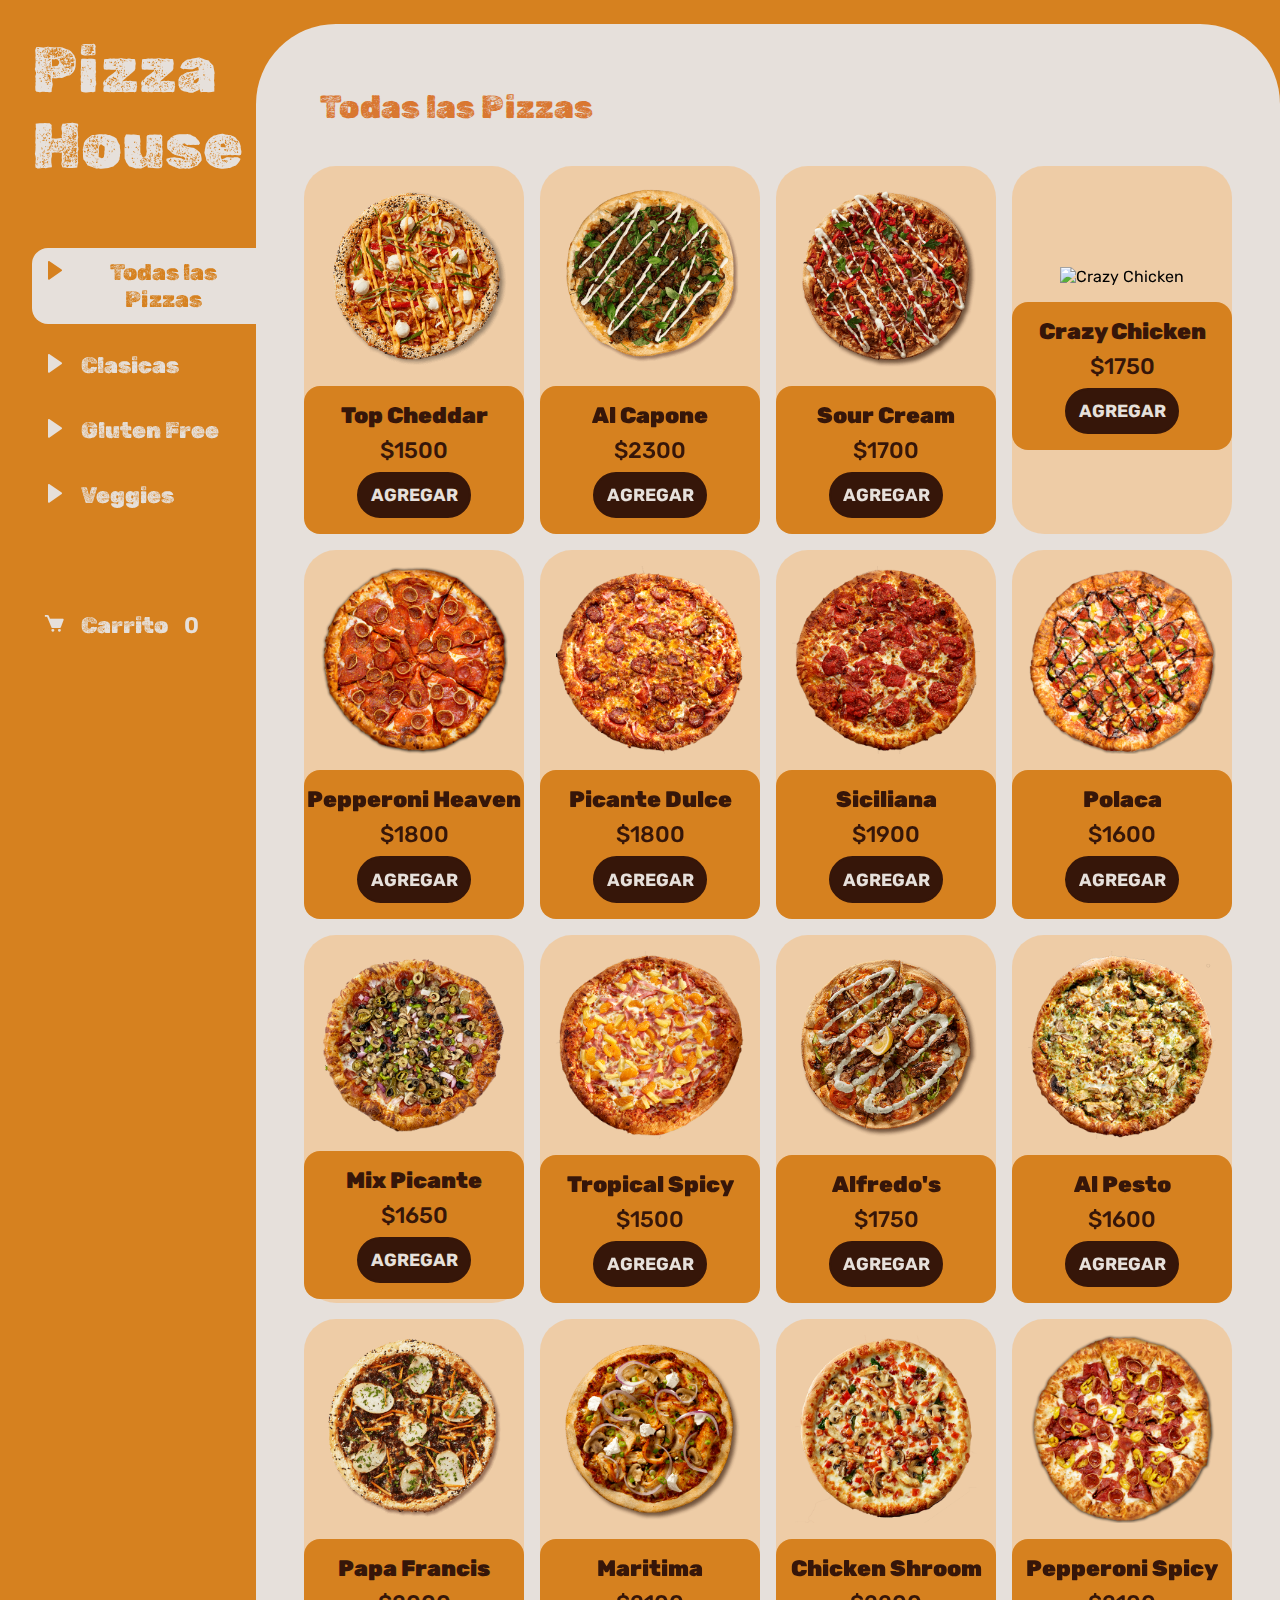
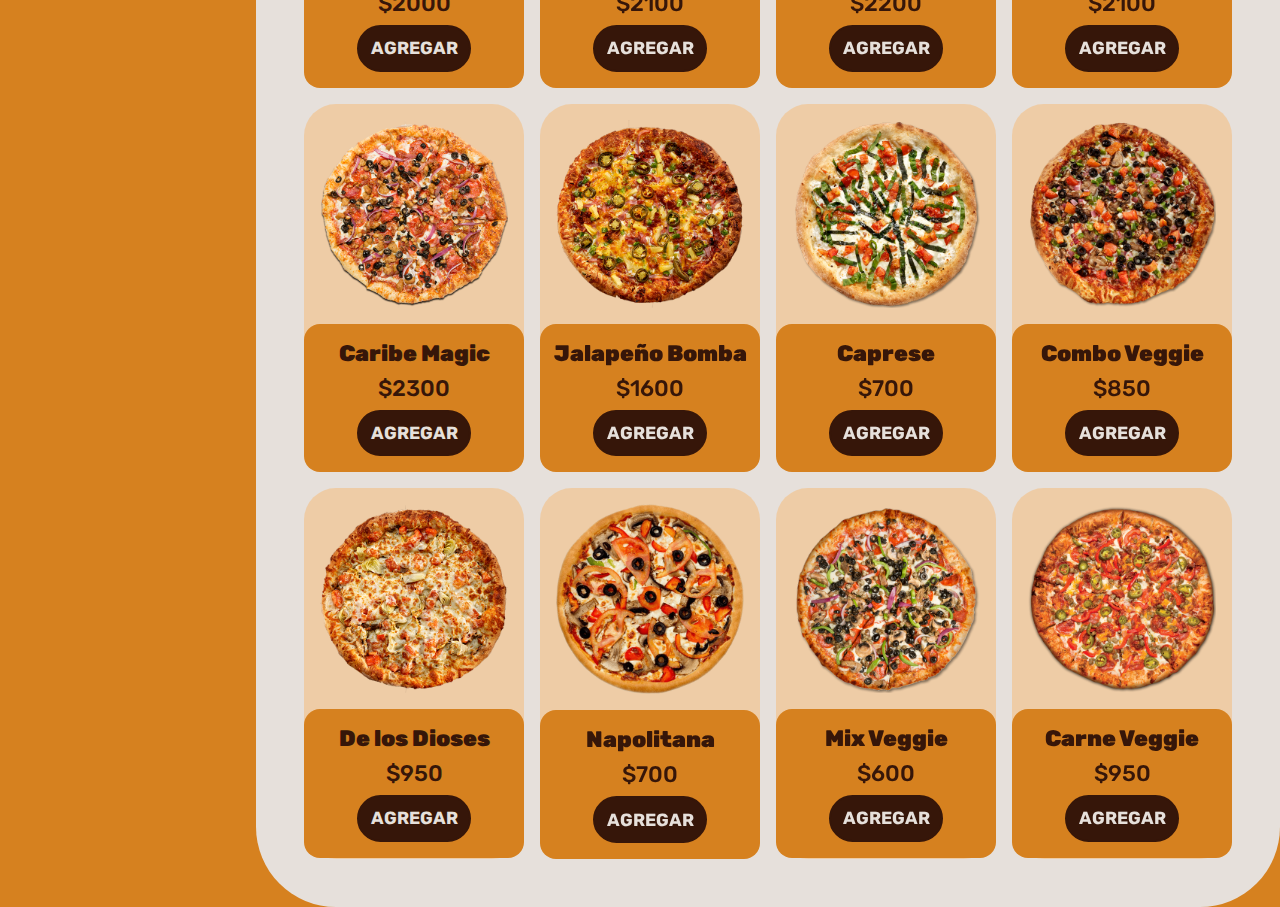
==== index.html @ bb4bde99 "Fetch y Librerias" ====
<!DOCTYPE html>
<html lang="en">
  <head>
    <meta charset="UTF-8" />
    <meta name="viewport" content="width=device-width, initial-scale=1.0" />
    <link rel="stylesheet" href="main.css" />
    <link
      href="https://unpkg.com/boxicons@2.1.4/css/boxicons.min.css"
      rel="stylesheet"
    />
    <link rel="stylesheet" type="text/css" href="https://cdn.jsdelivr.net/npm/toastify-js/src/toastify.min.css">
    <title>3ra Pre Entrega - Francisco Flores</title>
  </head>
  <body>
    <div class="contenedor">
      <aside>
        <header>
          <h1 class="logo">Pizza House</h1>
        </header>
        <nav>
          <ul class="navbar">
            <li>
              <button
                id="pizzas-todas"
                class="boton-navbar boton-selector active"
              >
                <i class="bx bxs-right-arrow"></i>Todas las Pizzas
              </button>
            </li>
            <li>
              <button id="Clasicas" class="boton-navbar boton-selector">
                <i class="bx bxs-right-arrow"></i>Clasicas
              </button>
            </li>
            <li>
              <button id="Gluten Free" class="boton-navbar boton-selector">
                <i class="bx bxs-right-arrow"></i>Gluten Free
              </button>
            </li>
            <li>
              <button id="Veggies" class="boton-navbar boton-selector">
                <i class="bx bxs-right-arrow"></i>Veggies
              </button>
            </li>
            <li>
              <a class="boton-navbar boton-carrito" href="./carrito.html"
                ><i class="bx bxs-cart"></i>Carrito
                <span id="cantidad" class="cantidad">0</span></a
              >
            </li>
          </ul>
        </nav>
      </aside>

      <main>
        <div class="titulo-principal">
          <h2 id="titulo">Todas las Pizzas</h2>
        </div>
        <div id="contenedor-pizzas" class="contenedor-pizzas">
        <!-- Se completa con JS -->
        </div>
      </main>
    </div>

    <script type="text/javascript" src="https://cdn.jsdelivr.net/npm/toastify-js"></script>
    <script src="./js/main.js"></script>
  </body>
</html>
---- main.css ----
@import url("https://fonts.googleapis.com/css2?family=Rubik:wght@300;400;500;600;700;800;900&display=swap");
@import url("https://fonts.googleapis.com/css2?family=Rubik+Dirt&family=Rubik:wght@300;400;500;600;700;800;900&display=swap");

:root {
  --clr-main: #d6811f;
  --clr-darkOrange: #361609;
  --clr-redOrange: #d97730;
  --clr-lightOrange: #f3c0859c;
  --clr-white: hsl(27, 17%, 88%);
  --fnt-rubikDirt: "Rubik Dirt", cursive;
  --fnt-rubik: "Rubik";
}

* {
  margin: 0;
  padding: 0;
  box-sizing: border-box;
  font-family: "Rubik", sans-serif;
  scroll-behavior: smooth;
  scroll-padding-top: 2rem;
}

h1,
h2,
h3,
h4,
h5,
h6,
p,
a,
input,
textarea {
  margin: 0;
}

ul {
  list-style: none;
}

a {
  text-decoration: none;
}

.contenedor {
  display: grid;
  grid-template-columns: 1fr 4fr;
  background-color: var(--clr-main);
}

aside {
  position: sticky;
  height: 100vh;
  top: 0;
  padding: 2rem;
  padding-right: 0;
  color: var(--clr-white);
  display: flex;
  flex-direction: column;
}

.logo {
  font-weight: 500;
  font-size: 4rem;
  font-family: var(--fnt-rubikDirt);
  color: var(--clr-white);
  margin-bottom: 4rem;
}

.navbar {
  display: flex;
  flex-direction: column;
  gap: 1rem;
}

.boton-navbar {
  background-color: transparent;
  border: 0;
  font-weight: 300;
  width: 100%;
  color: var(--clr-white);
  font-size: 1.4rem;
  cursor: pointer;
  display: flex;
  padding: 0.7rem;
  gap: 1rem;
  font-family: var(--fnt-rubikDirt);
}

.boton-navbar.active {
  background-color: var(--clr-white);
  color: var(--clr-main);
  border-top-left-radius: 1rem;
  border-bottom-left-radius: 1rem;
}

.boton-carrito {
  margin-top: 4rem;
}

.cantidad {
  font-weight: 600;
  font-family: var(--fnt-rubik);
}

main {
  background-color: var(--clr-white);
  border-radius: 5rem;
  margin-top: 1.5rem;
  padding: 3rem;
  margin-left: 0;
}

.titulo-principal {
  width: 50%;
  height: contain;
  display: flex;
  margin-bottom: 1.5rem;
}

.titulo-principal h2 {
  color: var(--clr-redOrange);
  font-family: var(--fnt-rubikDirt);
  font-size: 2rem;
  padding: 1rem;
  font-weight: 300;
  border-radius: 2rem;
}

.contenedor-pizzas {
  display: grid;
  grid-template-columns: repeat(4, 1fr);
  gap: 1rem;
}

.pizza {
  display: flex;
  flex-direction: column;
  background-color: var(--clr-lightOrange);
  border-radius: 2rem;
  justify-content: center;
  align-items: center;
  position: relative;
}

.pizza-info {
  display: flex;
  flex-direction: column;
  align-items: center;
  background-color: var(--clr-main);
  padding-block: 1rem;
  border-radius: 1rem;
  width: 100%;
  gap: 0.5rem;
  font-size: 1.1rem;
}

.pizza-info h3,
p {
  font-family: var(--fnt-rubik);
  font-weight: 900;
  font-size: 1.4rem;
  color: var(--clr-darkOrange);
}

.pizza-info p {
  font-weight: 500;
}

.boton-agregar {
  border: 0;
  background-color: var(--clr-darkOrange);
  color: var(--clr-white);
  padding: 0.7rem;
  border-radius: 1.5rem;
  text-transform: uppercase;
  font-weight: 700;
  font-size: 1.1rem;
  cursor: pointer;
  border: 2px solid var(--clr-darkOrange);
}

.pizza-info button:hover {
  background-color: var(--clr-main);
  color: var(--clr-darkOrange);
  transition: 0.15s;
}

.pizza-imagen {
  max-width: 100%;
  padding: 1rem;
}


.pizza-imagen:hover {
  padding: 5px;
  transition: 0.2s;
}


/**** CARRITO *****/

.carrito-vacio,
.carrito-pagado {
  color: var(--clr-main);
  font-family: var(--fnt-rubikDirt);
  margin-top: 4rem;
  font-weight: 200;
  font-size: 1.5rem;
  padding-left: 1rem;
}

.contenedor-carrito {
  display: flex;
  flex-direction: column;
  text-align: center;
  text-transform: uppercase;
  gap: 1rem;
  margin-bottom: 2rem;
}

.carrito-pizza {
  display: grid;
  grid-template-columns: repeat(6, 1fr);
  border-radius: 0.6rem;
  background-color: var(--clr-lightOrange);
  margin-bottom: 1rem;
  align-items: center;
  padding-left: 2rem;
}

.carrito-pizza img {
  width: 8rem;
}

.info-carrito {
  display: flex;
  flex-direction: column;
  font-family: var(--fnt-rubik);
  color: var(--clr-darkOrange);
  align-items: center;
  justify-content: center;
  font-size: 1.2rem;
  font-weight: 300;
}

.info-carrito h4 {
  font-size: 1.1rem;
  text-align: center;
}

.info-carrito h3 {
  font-size: 1.2rem;
  padding-bottom: 0.7rem;
  text-align: center;
}

.carrito-eliminar {
  color: var(--clr-darkOrange);
  display: flex;
  justify-content: center;
  align-items: center;
}

.boton-eliminar {
  border-radius: 1rem;
  font-family: var(--fnt-rubik);
  font-size: 1.4rem;
  font-weight: 300;
  cursor: pointer;
  background-color: transparent;
  border: 1.8px solid var(--clr-darkOrange);
  padding: 0.7rem;
}

.boton-eliminar:hover {
  color: var(--clr-white);
  background-color: var(--clr-darkOrange);
  transition: 0.1s;
}

.botones-cantidad {
  display: flex;
  gap: 1rem;
  align-items: center;
  justify-content: center;
}

.boton-sumar-restar {
  display: flex;
  color: var(--clr-darkOrange);
  border: 0;
  font-size: 1.4rem;
  cursor: pointer;
  background-color: transparent;
  align-items: center;
  justify-content: center;
  border-radius: 100%;
}

.boton-sumar-restar:hover {
  color: var(--clr-white);
  background-color: var(--clr-darkOrange);
  transition: 0.1s;
}

.carrito-vaciar-comprar {
  display: flex;
  justify-content: space-between;
  padding-inline: 3rem;
}

.carrito-comprar {
  display: flex;
  gap: 1rem;
}

.boton-comprar,
.boton-vaciar {
  border: 0;
  background-color: var(--clr-darkOrange);
  color: var(--clr-white);
  padding: 1.2rem;
  border-radius: 1.5rem;
  text-transform: uppercase;
  font-weight: 700;
  font-size: 1.1rem;
  cursor: pointer;
  border: 2px solid var(--clr-darkOrange);
}

.boton-comprar:hover,
.boton-vaciar:hover {
  background-color: var(--clr-lightOrange);
  color: var(--clr-darkOrange);
  transition: 0.1s;
}

.carrito-comprar {
  background-color: var(--clr-lightOrange);
  border-radius: 2rem;
  padding-left: 1.5rem;
  align-items: center;
}

.ocultar {
  display: none;
}
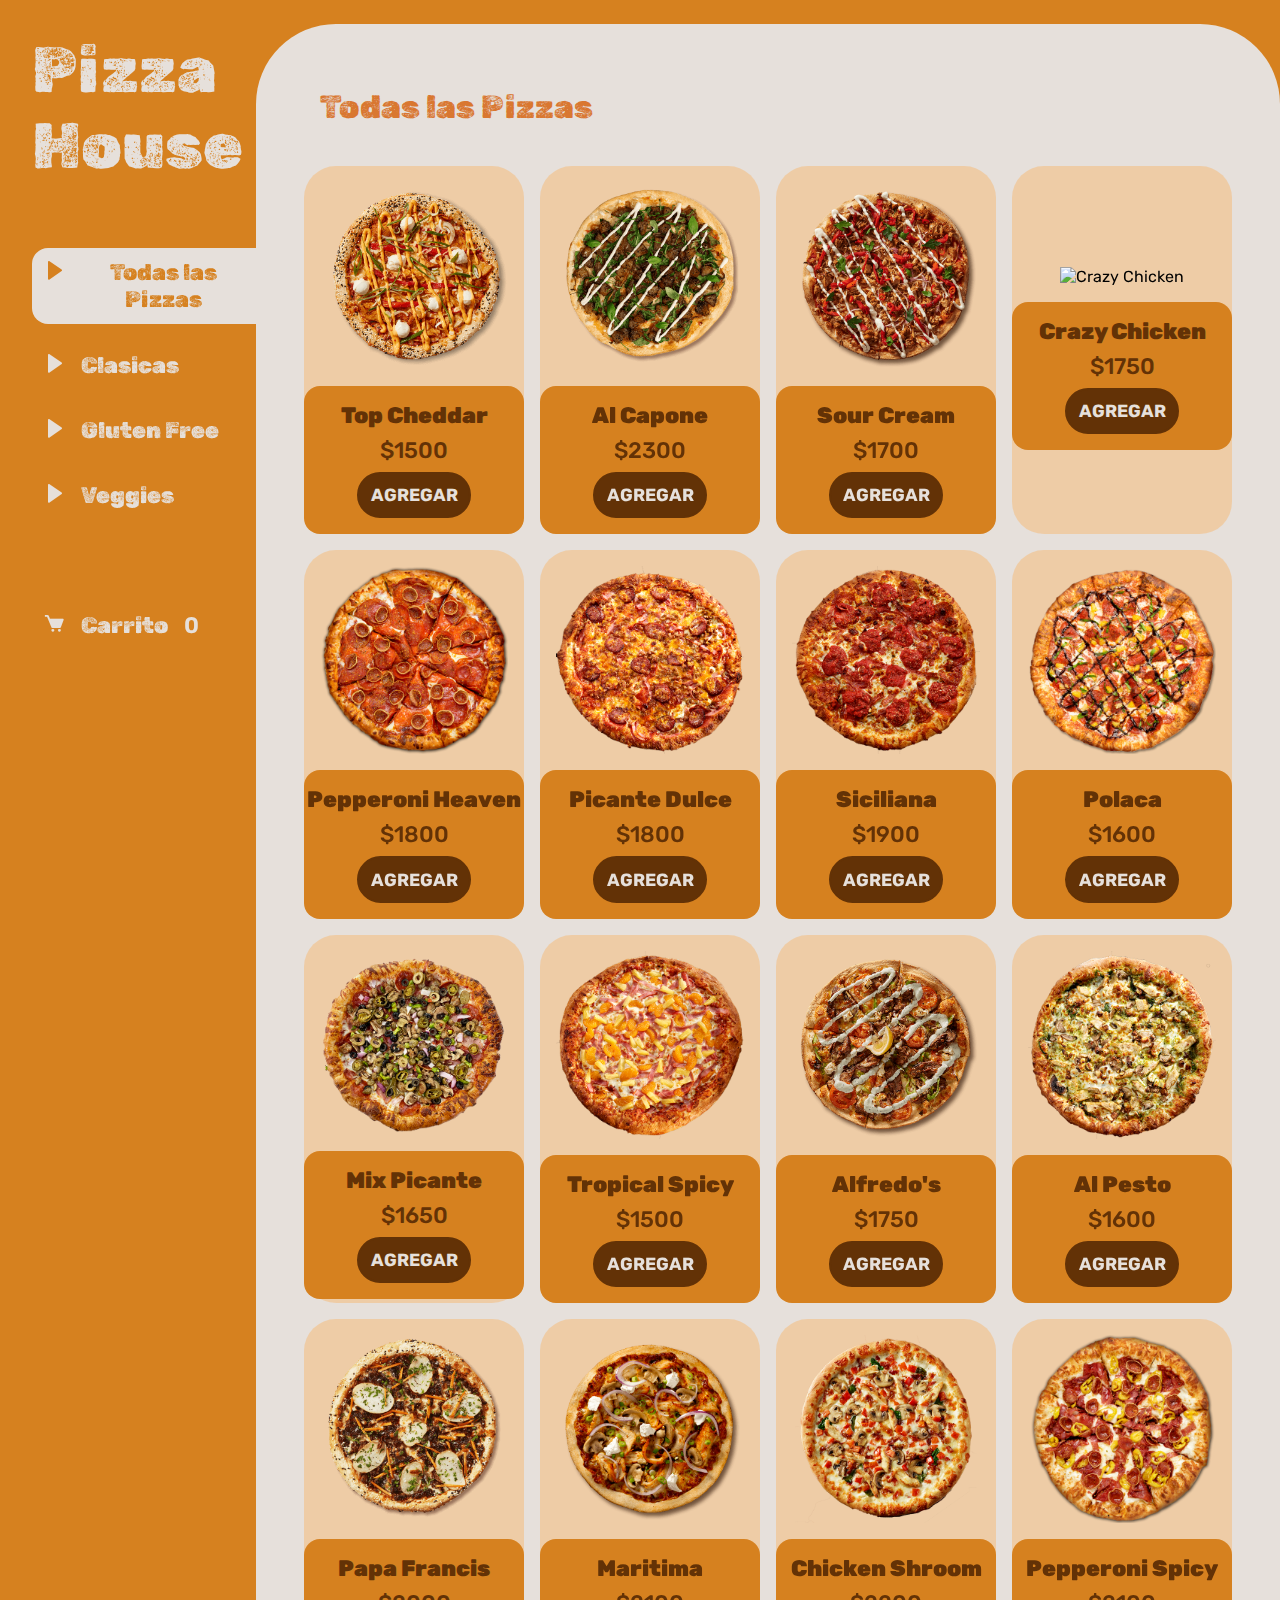
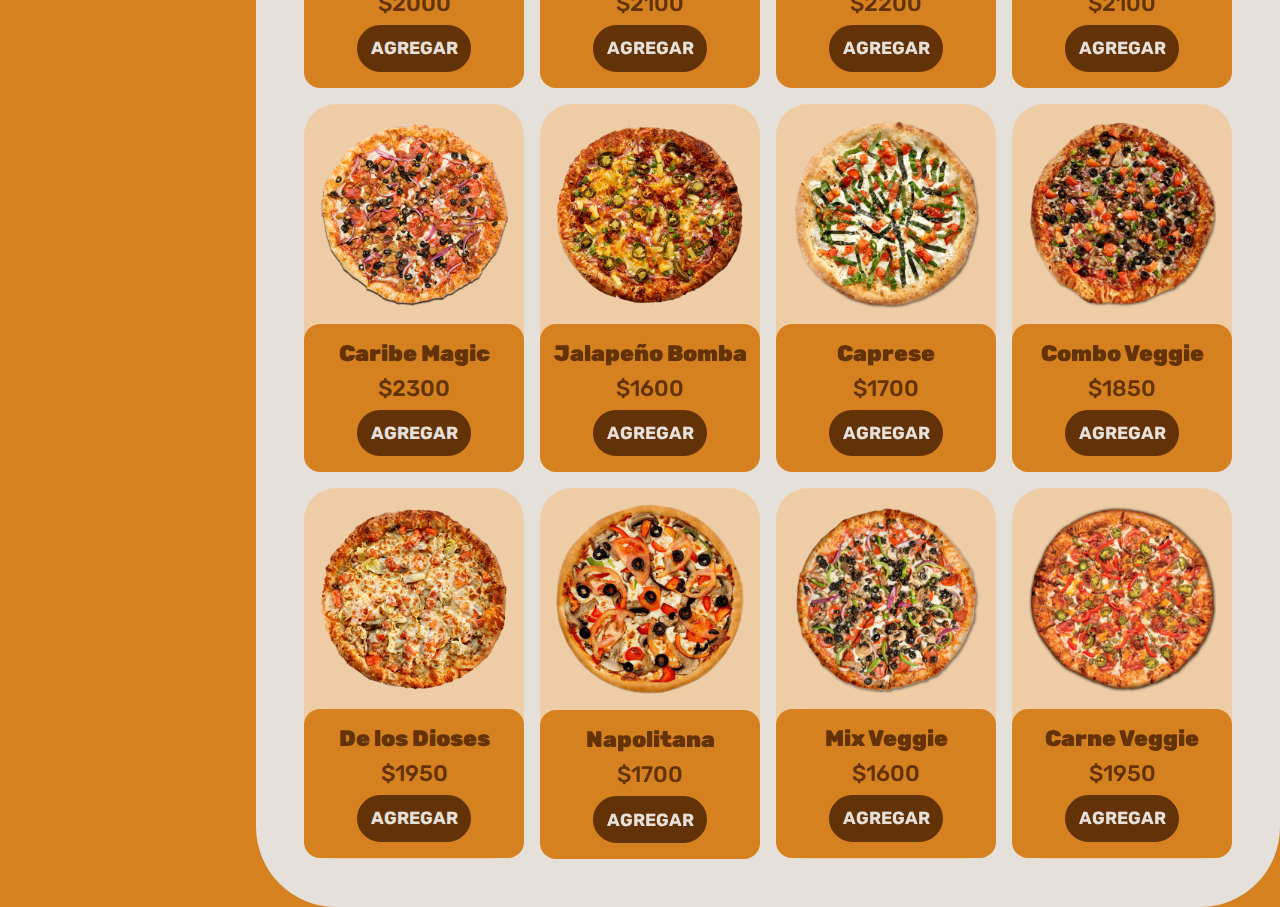
==== commit dd1158c1: "async await" ====
--- a/index.html
+++ b/index.html
@@ -1,5 +1,5 @@
 <!DOCTYPE html>
-<html lang="en">
+<html lang="es">
   <head>
     <meta charset="UTF-8" />
     <meta name="viewport" content="width=device-width, initial-scale=1.0" />
@@ -8,8 +8,9 @@
       href="https://unpkg.com/boxicons@2.1.4/css/boxicons.min.css"
       rel="stylesheet"
     />
+    <link rel="shortcut icon" href="./img/favicon.png" type="image/x-icon">
     <link rel="stylesheet" type="text/css" href="https://cdn.jsdelivr.net/npm/toastify-js/src/toastify.min.css">
-    <title>3ra Pre Entrega - Francisco Flores</title>
+    <title>Pizza House - Francisco Flores</title>
   </head>
   <body>
     <div class="contenedor">
--- a/main.css
+++ b/main.css
@@ -3,10 +3,10 @@
 
 :root {
   --clr-main: #d6811f;
-  --clr-darkOrange: #361609;
+  --clr-darkOrange: #633206;
   --clr-redOrange: #d97730;
   --clr-lightOrange: #f3c0859c;
-  --clr-white: hsl(27, 17%, 88%);
+  --clr-white: #e6e0db;
   --fnt-rubikDirt: "Rubik Dirt", cursive;
   --fnt-rubik: "Rubik";
 }
@@ -344,4 +344,10 @@
 
 .ocultar {
   display: none;
+}
+
+.error {
+  background-color: #b7401f;
+  color: #ffffff;
+  text-align: center;
 }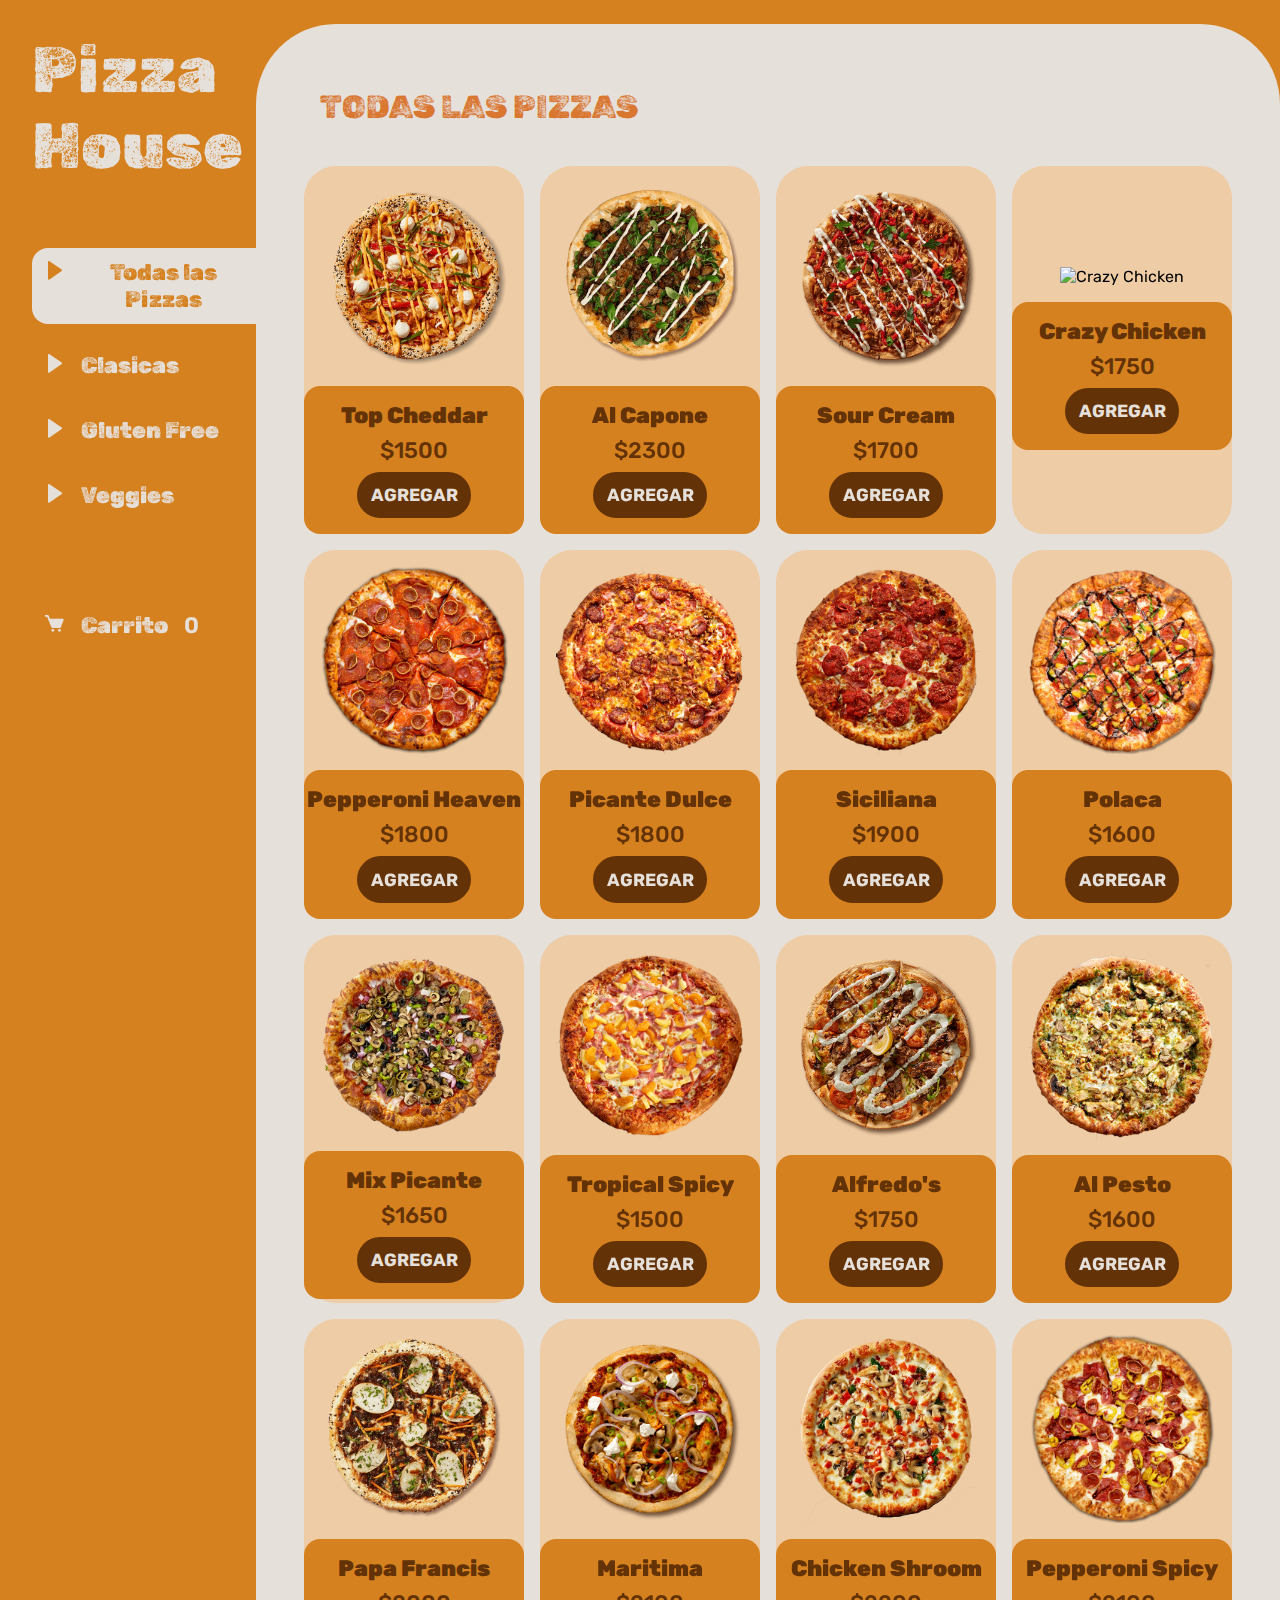
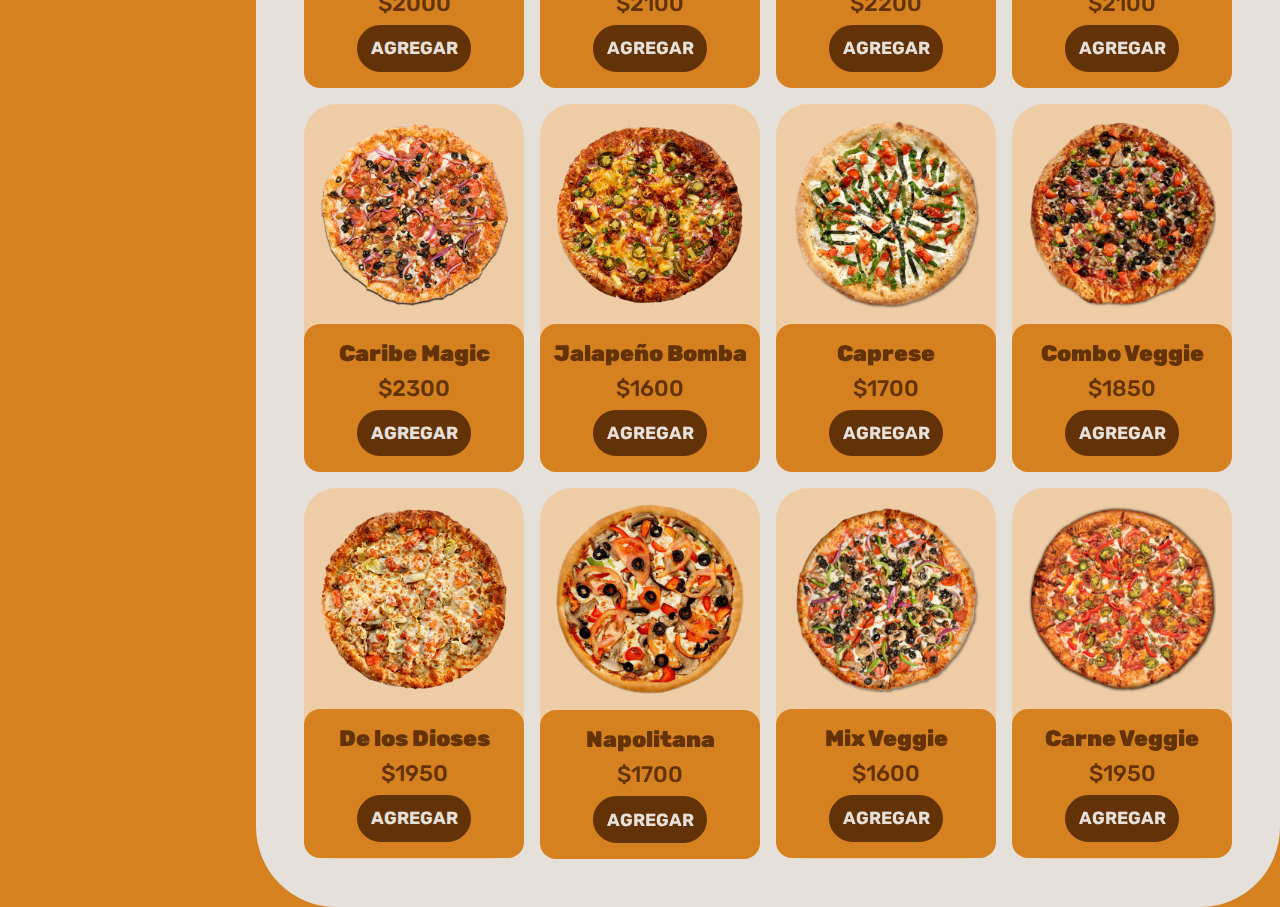
==== commit 1852d0c6: "..." ====
--- a/index.html
+++ b/index.html
@@ -1,13 +1,10 @@
 <!DOCTYPE html>
-<html lang="es">
+<html lang="en">
   <head>
     <meta charset="UTF-8" />
     <meta name="viewport" content="width=device-width, initial-scale=1.0" />
     <link rel="stylesheet" href="main.css" />
-    <link
-      href="https://unpkg.com/boxicons@2.1.4/css/boxicons.min.css"
-      rel="stylesheet"
-    />
+    <link href="https://unpkg.com/boxicons@2.1.4/css/boxicons.min.css" rel="stylesheet"/>
     <link rel="shortcut icon" href="./img/favicon.png" type="image/x-icon">
     <link rel="stylesheet" type="text/css" href="https://cdn.jsdelivr.net/npm/toastify-js/src/toastify.min.css">
     <title>Pizza House - Francisco Flores</title>
--- a/main.css
+++ b/main.css
@@ -122,8 +122,8 @@
   font-family: var(--fnt-rubikDirt);
   font-size: 2rem;
   padding: 1rem;
-  font-weight: 300;
-  border-radius: 2rem;
+  font-weight: 500;
+  text-transform: uppercase;
 }
 
 .contenedor-pizzas {
@@ -344,10 +344,4 @@
 
 .ocultar {
   display: none;
-}
-
-.error {
-  background-color: #b7401f;
-  color: #ffffff;
-  text-align: center;
 }